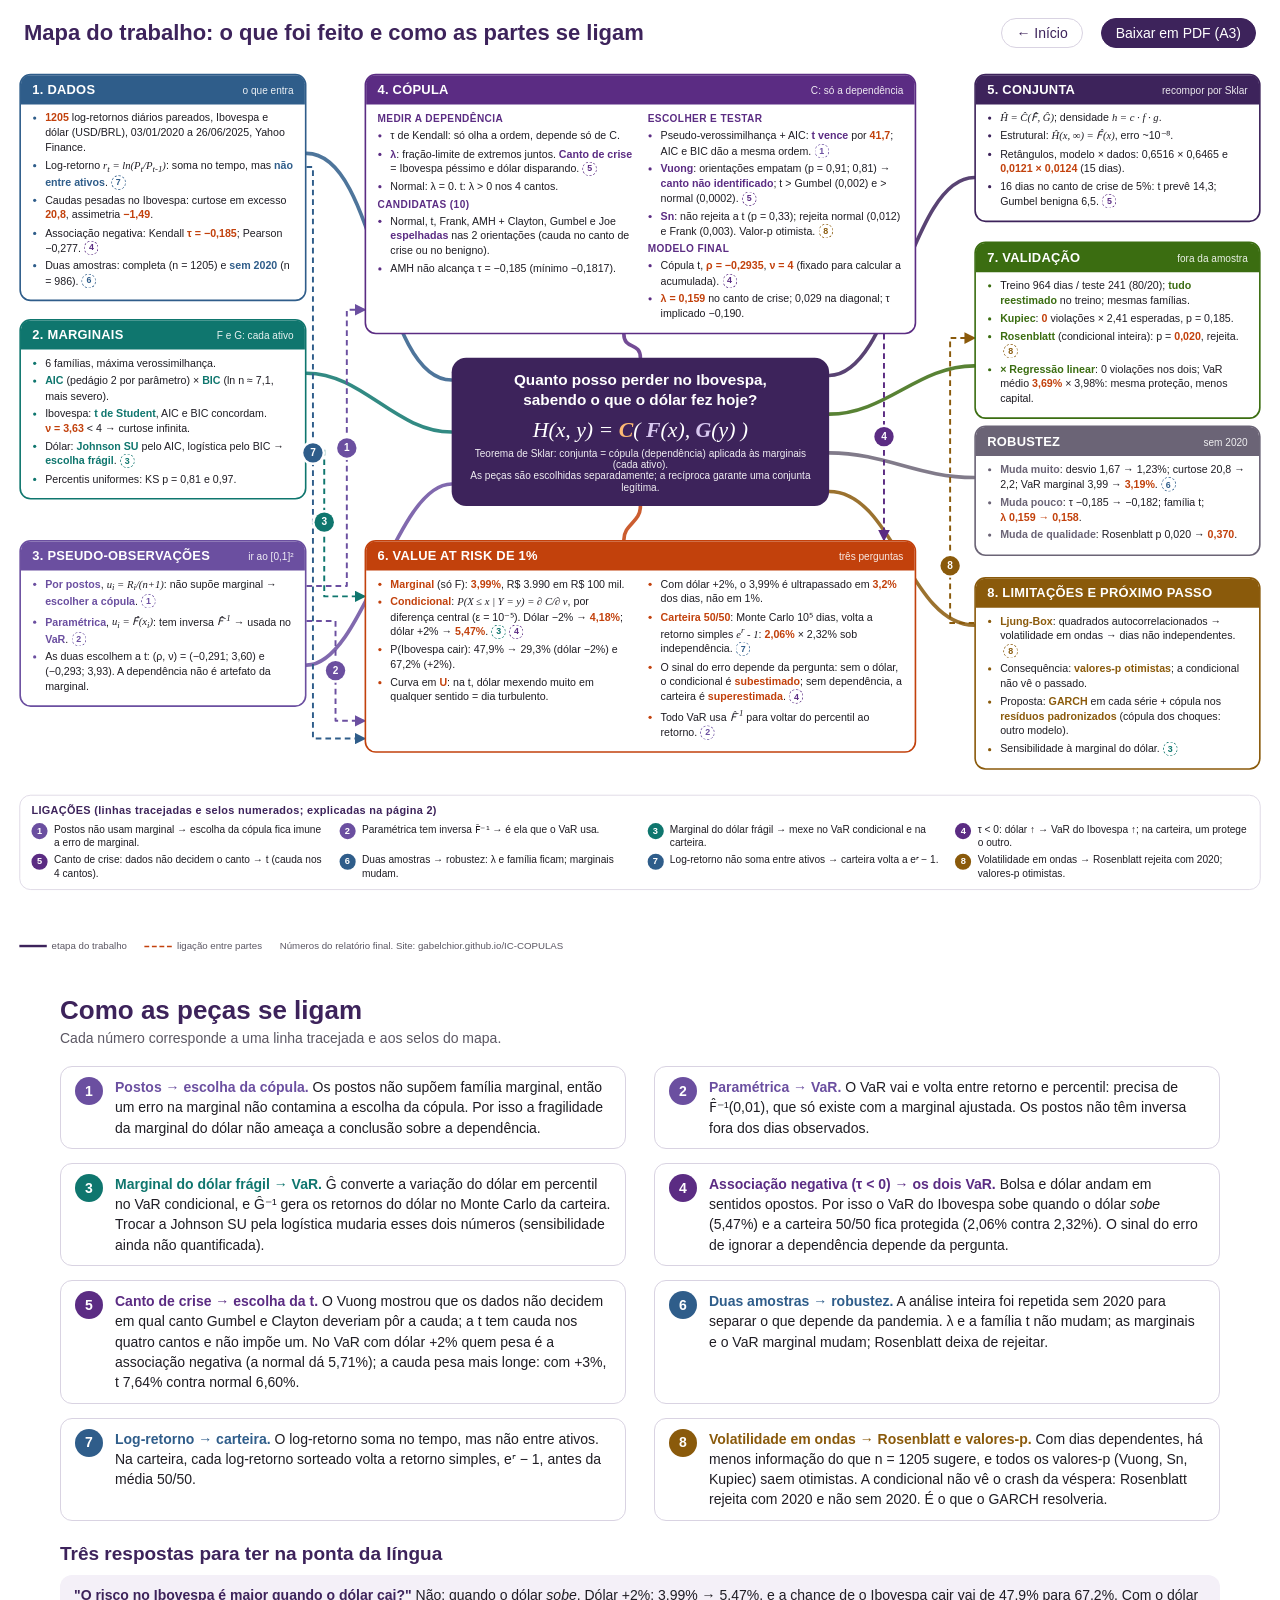
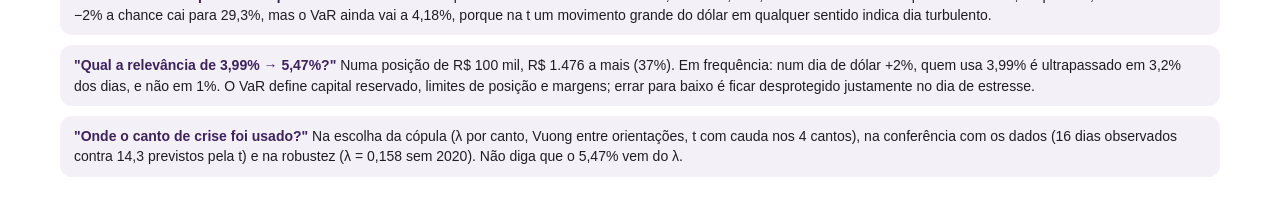
==== mapa.html @ a4833199 "Adiciona o mapa do trabalho ao site Página mapa.html com o mapa mental (etapas, números principais e" ====
<!DOCTYPE html>
<html lang="pt-BR">
<head>
<meta charset="utf-8">
<meta name="viewport" content="width=device-width, initial-scale=1">
<title>Mapa do trabalho</title>
<meta name="description" content="Mapa mental da iniciação científica sobre cópulas: o que foi feito em cada etapa e como as partes se ligam.">
<style>
  @page { size: 420mm 297mm; margin: 0; }
  :root {
    --roxo: #3D235B; --laranja: #C2410C; --texto: #1f1d24; --cinza: #5b5763; --linha: #d9d3e2;
    --dados: #2F5D8A; --marg: #0F766E; --pseudo: #6B4FA0; --cop: #5B2C83; --conj: #3D235B;
    --var: #C2410C; --val: #3B6D11; --rob: #6B6476; --lim: #8A5A0B;
  }
  * { box-sizing: border-box; }
  html, body { margin: 0; padding: 0; background: #fff; color: var(--texto);
    font-family: "Segoe UI", Calibri, Arial, sans-serif; -webkit-print-color-adjust: exact; print-color-adjust: exact; }
  .pagina { position: relative; width: 1587px; height: 1122px; overflow: hidden; page-break-after: always; }
  .pagina:last-child { page-break-after: auto; }
  svg.ligacoes { position: absolute; inset: 0; width: 1587px; height: 1122px; pointer-events: none; }
  .no { position: absolute; background: #fff; border: 2px solid var(--c); border-radius: 14px; padding: 10px 14px 10px; font-size: 13.2px; line-height: 1.38; z-index: 1; }
  .no h2 { margin: -10px -14px 8px; padding: 7px 14px; background: var(--c); color: #fff; font-size: 16px; letter-spacing: .02em;
    border-radius: 11px 11px 0 0; display: flex; justify-content: space-between; align-items: baseline; gap: 10px; }
  .no h2 small { font-weight: 500; font-size: 12.5px; opacity: .9; letter-spacing: 0; white-space: nowrap; }
  .no ul { margin: 0; padding-left: 16px; }
  .no li { margin: 0 0 4px; }
  .no li::marker { color: var(--c); }
  .no b { color: var(--c); }
  .num { font-weight: 700; color: var(--laranja); white-space: nowrap; }
  .duas { display: grid; grid-template-columns: 1fr 1fr; gap: 0 18px; }
  .sub { font-weight: 700; color: var(--c); font-size: 12.5px; text-transform: uppercase; letter-spacing: .04em; margin: 2px 0 3px; }
  .centro { position: absolute; background: var(--roxo); color: #fff; border-radius: 18px; padding: 16px 20px; text-align: center; z-index: 1; }
  .centro .pergunta { font-size: 19px; font-weight: 700; line-height: 1.3; }
  .centro .formula { font-family: Cambria, "Times New Roman", serif; font-style: italic; font-size: 27px; margin: 10px 0 6px; }
  .centro .formula .c { color: #FDBA74; font-weight: 700; }
  .centro .formula .m { color: #D8C8F0; font-weight: 700; }
  .centro .leg { font-size: 12.5px; opacity: .92; }
  .bd { display: inline-flex; align-items: center; justify-content: center; width: 18px; height: 18px; border-radius: 999px;
    background: #fff; border: 1.6px dashed var(--l); color: var(--l); font-size: 11px; font-weight: 700; margin-left: 4px;
    vertical-align: 1px; font-style: normal; }
  .selo { position: absolute; transform: translate(-50%, -50%); width: 24px; height: 24px; border-radius: 999px; background: var(--l);
    color: #fff; font-size: 12.5px; font-weight: 700; display: flex; align-items: center; justify-content: center; z-index: 2;
    box-shadow: 0 0 0 3px #fff; }
  .legenda-lig { position: absolute; border: 1.5px solid var(--linha); border-radius: 14px; padding: 10px 14px; font-size: 12.6px; line-height: 1.35; z-index: 1; background: #fff; }
  .legenda-lig h3 { margin: 0 0 6px; font-size: 13.5px; color: var(--roxo); letter-spacing: .03em; }
  .legenda-lig .itens { display: grid; grid-template-columns: 1fr 1fr; gap: 4px 18px; }
  .legenda-lig .item { display: grid; grid-template-columns: 22px 1fr; gap: 6px; align-items: start; }
  .legenda-lig .item span:first-child { width: 20px; height: 20px; border-radius: 999px; background: var(--l); color: #fff; font-weight: 700;
    font-size: 11.5px; display: flex; align-items: center; justify-content: center; }
  .rodape { position: absolute; left: 24px; bottom: 12px; font-size: 12px; color: var(--cinza); display: flex; gap: 22px; align-items: center; }
  .amostra { display: inline-block; width: 34px; height: 0; vertical-align: middle; margin-right: 6px; }
  /* página 2 */
  .p2 { padding: 34px 40px; }
  .p2 h1 { font-size: 26px; color: var(--roxo); margin: 0 0 4px; }
  .p2 .sub1 { color: var(--cinza); font-size: 14px; margin: 0 0 20px; }
  .grade { display: grid; grid-template-columns: 1fr 1fr; gap: 14px 28px; }
  .lig { border: 1.5px solid var(--linha); border-radius: 12px; padding: 10px 14px; font-size: 14px; line-height: 1.45; display: grid;
    grid-template-columns: 30px 1fr; gap: 10px; align-items: start; }
  .lig .n { background: var(--l); color: #fff; border-radius: 999px; width: 28px; height: 28px; display: flex; align-items: center;
    justify-content: center; font-weight: 700; }
  .lig strong { color: var(--l); }
  .perguntas { margin-top: 22px; }
  .perguntas h2 { font-size: 19px; color: var(--roxo); margin: 0 0 10px; }
  .q { background: #F4F0F8; border-radius: 12px; padding: 10px 14px; font-size: 14px; line-height: 1.45; margin-bottom: 10px; }
  .q b { color: var(--roxo); }
  /* cor de cada ligação */
  .l1 { --l: #6B4FA0; } .l2 { --l: #6B4FA0; } .l3 { --l: #0F766E; } .l4 { --l: #5B2C83; }
  .l5 { --l: #5B2C83; } .l6 { --l: #2F5D8A; } .l7 { --l: #2F5D8A; } .l8 { --l: #8A5A0B; }

  /* ---- versão do site ---- */
  body { background: #fff; }
  .topo { max-width: 1587px; margin: 0 auto; padding: 18px 24px 8px; display: flex; flex-wrap: wrap; gap: 10px 18px; align-items: center; }
  .topo h1 { font-size: 22px; color: var(--roxo); margin: 0; flex: 1 1 auto; }
  .topo a { font-size: 14px; color: var(--roxo); text-decoration: none; border: 1.5px solid var(--linha); border-radius: 999px; padding: 6px 14px; white-space: nowrap; }
  .topo a.primario { background: var(--roxo); color: #fff; border-color: var(--roxo); }
  .palco { max-width: 1587px; margin: 0 auto; overflow: hidden; }
  .palco > .pagina { transform-origin: top left; }
  .p2 { width: auto; height: auto; max-width: 1240px; margin: 0 auto; overflow: visible; }
  @media (max-width: 999px) {
    .palco { overflow: visible; }
    #p1 { width: auto; height: auto; overflow: visible; display: flex; flex-direction: column; padding: 8px 16px 16px; }
    #p1 .no, #p1 .centro, #p1 .legenda-lig { position: static !important; width: auto !important; margin: 0 0 14px; }
    #p1 .centro { order: -1; }
    #p1 .legenda-lig { order: 10; }
    #p1 svg.ligacoes, #p1 .selo, #p1 .rodape { display: none; }
    .duas, .legenda-lig .itens, .grade { grid-template-columns: 1fr !important; }
    .p2 { padding: 8px 16px 24px; }
    .centro .formula { font-size: 23px; }
    .topo { padding: 14px 16px 6px; }
    .topo h1 { font-size: 20px; flex-basis: 100%; }
  }
</style>
</head>
<body>

<header class="topo">
  <h1>Mapa do trabalho: o que foi feito e como as partes se ligam</h1>
  <a href="index.html">← Início</a>
  <a class="primario" href="mapa-mental-IC.pdf" download>Baixar em PDF (A3)</a>
</header>
<div class="palco" id="palco1">
<div class="pagina" id="p1">
  <svg class="ligacoes" id="svg1"></svg>

  <!-- coluna esquerda: 24–380 | corredor 380–452 | meio 452–1136 | corredor 1136–1208 | direita 1208–1563 -->
  <div class="no" id="dados" style="--c: var(--dados); left: 24px; top: 22px; width: 356px;">
    <h2>1. DADOS <small>o que entra</small></h2>
    <ul>
      <li><span class="num">1205</span> log-retornos diários pareados, Ibovespa e dólar (USD/BRL), 03/01/2020 a 26/06/2025, Yahoo Finance.</li>
      <li id="li-logret">Log-retorno $r_t = \ln(P_t/P_{t-1})$: soma no tempo, mas <b>não entre ativos</b>.<i class="bd l7">7</i></li>
      <li>Caudas pesadas no Ibovespa: curtose em excesso <span class="num">20,8</span>, assimetria <span class="num">−1,49</span>.</li>
      <li>Associação negativa: Kendall <span class="num">τ = −0,185</span>; Pearson −0,277.<i class="bd l4">4</i></li>
      <li>Duas amostras: completa (n = 1205) e <b>sem 2020</b> (n = 986).<i class="bd l6">6</i></li>
    </ul>
  </div>

  <div class="no" id="marg" style="--c: var(--marg); left: 24px; top: 326px; width: 356px;">
    <h2>2. MARGINAIS <small>F e G: cada ativo</small></h2>
    <ul>
      <li>6 famílias, máxima verossimilhança.</li>
      <li><b>AIC</b> (pedágio 2 por parâmetro) × <b>BIC</b> (ln n ≈ 7,1, mais severo).</li>
      <li>Ibovespa: <b>t de Student</b>, AIC e BIC concordam. <span class="num">ν = 3,63</span> &lt; 4 → curtose infinita.</li>
      <li id="li-dolar">Dólar: <b>Johnson SU</b> pelo AIC, logística pelo BIC → <b>escolha frágil</b>.<i class="bd l3">3</i></li>
      <li>Percentis uniformes: KS p = 0,81 e 0,97.</li>
    </ul>
  </div>

  <div class="no" id="pseudo" style="--c: var(--pseudo); left: 24px; top: 600px; width: 356px;">
    <h2>3. PSEUDO-OBSERVAÇÕES <small>ir ao [0,1]²</small></h2>
    <ul>
      <li id="li-postos"><b>Por postos</b>, $u_i = R_i/(n+1)$: não supõe marginal → <b>escolher a cópula</b>.<i class="bd l1">1</i></li>
      <li id="li-param"><b>Paramétrica</b>, $u_i = \hat F(x_i)$: tem inversa $\hat F^{-1}$ → usada no <b>VaR</b>.<i class="bd l2">2</i></li>
      <li>As duas escolhem a t: (ρ, ν) = (−0,291; 3,60) e (−0,293; 3,93). A dependência não é artefato da marginal.</li>
    </ul>
  </div>

  <div class="no" id="cop" style="--c: var(--cop); left: 452px; top: 22px; width: 684px;">
    <h2>4. CÓPULA <small>C: só a dependência</small></h2>
    <div class="duas">
      <div>
        <div class="sub">Medir a dependência</div>
        <ul>
          <li>τ de Kendall: só olha a ordem, depende só de C.</li>
          <li><b>λ</b>: fração-limite de extremos juntos. <b>Canto de crise</b> = Ibovespa péssimo e dólar disparando.<i class="bd l5">5</i></li>
          <li>Normal: λ = 0. t: λ &gt; 0 nos 4 cantos.</li>
        </ul>
        <div class="sub">Candidatas (10)</div>
        <ul>
          <li>Normal, t, Frank, AMH + Clayton, Gumbel e Joe <b>espelhadas</b> nas 2 orientações (cauda no canto de crise ou no benigno).</li>
          <li>AMH não alcança τ = −0,185 (mínimo −0,1817).</li>
        </ul>
      </div>
      <div>
        <div class="sub">Escolher e testar</div>
        <ul>
          <li id="li-aic">Pseudo-verossimilhança + AIC: <b>t vence</b> por <span class="num">41,7</span>; AIC e BIC dão a mesma ordem.<i class="bd l1">1</i></li>
          <li><b>Vuong</b>: orientações empatam (p = 0,91; 0,81) → <b>canto não identificado</b>; t &gt; Gumbel (0,002) e &gt; normal (0,0002).<i class="bd l5">5</i></li>
          <li><b>Sn</b>: não rejeita a t (p = 0,33); rejeita normal (0,012) e Frank (0,003). Valor-p otimista.<i class="bd l8">8</i></li>
        </ul>
        <div class="sub">Modelo final</div>
        <ul>
          <li id="li-final">Cópula t, <span class="num">ρ = −0,2935</span>, <span class="num">ν = 4</span> (fixado para calcular a acumulada).<i class="bd l4">4</i></li>
          <li><span class="num">λ = 0,159</span> no canto de crise; 0,029 na diagonal; τ implicado −0,190.</li>
        </ul>
      </div>
    </div>
  </div>

  <div class="centro" id="centro" style="left: 560px; top: 374px; width: 468px;">
    <div class="pergunta">Quanto posso perder no Ibovespa,<br>sabendo o que o dólar fez hoje?</div>
    <div class="formula">H(x, y) = <span class="c">C</span>( <span class="m">F</span>(x), <span class="m">G</span>(y) )</div>
    <div class="leg">Teorema de Sklar: conjunta = cópula (dependência) aplicada às marginais (cada ativo).<br>
      As peças são escolhidas separadamente; a recíproca garante uma conjunta legítima.</div>
  </div>

  <div class="no" id="var" style="--c: var(--var); left: 452px; top: 600px; width: 684px;">
    <h2>6. VALUE AT RISK DE 1% <small>três perguntas</small></h2>
    <div class="duas">
      <div>
        <ul>
          <li><b>Marginal</b> (só F): <span class="num">3,99%</span>, R$ 3.990 em R$ 100 mil.</li>
          <li id="li-cond"><b>Condicional</b>: $P(X \le x \mid Y = y) = \partial C/\partial v$, por diferença central (ε = 10⁻⁵). Dólar −2% → <span class="num">4,18%</span>; dólar +2% → <span class="num">5,47%</span>.<i class="bd l3">3</i><i class="bd l4">4</i></li>
          <li>P(Ibovespa cair): 47,9% → 29,3% (dólar −2%) e 67,2% (+2%).</li>
          <li>Curva em <b>U</b>: na t, dólar mexendo muito em qualquer sentido = dia turbulento.</li>
        </ul>
      </div>
      <div>
        <ul>
          <li>Com dólar +2%, o 3,99% é ultrapassado em <span class="num">3,2%</span> dos dias, não em 1%.</li>
          <li id="li-cart"><b>Carteira 50/50</b>: Monte Carlo 10⁵ dias, volta a retorno simples $e^{r} - 1$: <span class="num">2,06%</span> × 2,32% sob independência.<i class="bd l7">7</i></li>
          <li>O sinal do erro depende da pergunta: sem o dólar, o condicional é <b>subestimado</b>; sem dependência, a carteira é <b>superestimada</b>.<i class="bd l4">4</i></li>
          <li id="li-inv">Todo VaR usa $\hat F^{-1}$ para voltar do percentil ao retorno.<i class="bd l2">2</i></li>
        </ul>
      </div>
    </div>
  </div>

  <div class="no" id="conj" style="--c: var(--conj); left: 1208px; top: 22px; width: 355px;">
    <h2>5. CONJUNTA <small>recompor por Sklar</small></h2>
    <ul>
      <li>$\hat H = \hat C(\hat F, \hat G)$; densidade $h = c \cdot f \cdot g$.</li>
      <li>Estrutural: $\hat H(x, \infty) = \hat F(x)$, erro ~10⁻⁸.</li>
      <li>Retângulos, modelo × dados: 0,6516 × 0,6465 e <span class="num">0,0121 × 0,0124</span> (15 dias).</li>
      <li>16 dias no canto de crise de 5%: t prevê 14,3; Gumbel benigna 6,5.<i class="bd l5">5</i></li>
    </ul>
  </div>

  <div class="no" id="val" style="--c: var(--val); left: 1208px; top: 230px; width: 355px;">
    <h2>7. VALIDAÇÃO <small>fora da amostra</small></h2>
    <ul>
      <li>Treino 964 dias / teste 241 (80/20); <b>tudo reestimado</b> no treino; mesmas famílias.</li>
      <li><b>Kupiec</b>: <span class="num">0</span> violações × 2,41 esperadas, p = 0,185.</li>
      <li id="li-ros"><b>Rosenblatt</b> (condicional inteira): p = <span class="num">0,020</span>, rejeita.<i class="bd l8">8</i></li>
      <li><b>× Regressão linear</b>: 0 violações nos dois; VaR médio <span class="num">3,69%</span> × 3,98%: mesma proteção, menos capital.</li>
    </ul>
  </div>

  <div class="no" id="rob" style="--c: var(--rob); left: 1208px; top: 458px; width: 355px;">
    <h2>ROBUSTEZ <small>sem 2020</small></h2>
    <ul>
      <li><b>Muda muito</b>: desvio 1,67 → 1,23%; curtose 20,8 → 2,2; VaR marginal 3,99 → <span class="num">3,19%</span>.<i class="bd l6">6</i></li>
      <li><b>Muda pouco</b>: τ −0,185 → −0,182; família t; <span class="num">λ 0,159 → 0,158</span>.</li>
      <li><b>Muda de qualidade</b>: Rosenblatt p 0,020 → <span class="num">0,370</span>.</li>
    </ul>
  </div>

  <div class="no" id="lim" style="--c: var(--lim); left: 1208px; top: 646px; width: 355px;">
    <h2>8. LIMITAÇÕES E PRÓXIMO PASSO</h2>
    <ul>
      <li id="li-lb"><b>Ljung-Box</b>: quadrados autocorrelacionados → volatilidade em ondas → dias não independentes.<i class="bd l8">8</i></li>
      <li>Consequência: <b>valores-p otimistas</b>; a condicional não vê o passado.</li>
      <li>Proposta: <b>GARCH</b> em cada série + cópula nos <b>resíduos padronizados</b> (cópula dos choques: outro modelo).</li>
      <li>Sensibilidade à marginal do dólar.<i class="bd l3">3</i></li>
    </ul>
  </div>

  <div class="legenda-lig" id="legenda" style="left: 24px; top: 916px; width: 1539px;">
    <h3>LIGAÇÕES (linhas tracejadas e selos numerados; explicadas na página 2)</h3>
    <div class="itens" style="grid-template-columns: 1fr 1fr 1fr 1fr;">
      <div class="item l1"><span>1</span><span>Postos não usam marginal → escolha da cópula fica imune a erro de marginal.</span></div>
      <div class="item l2"><span>2</span><span>Paramétrica tem inversa F̂⁻¹ → é ela que o VaR usa.</span></div>
      <div class="item l3"><span>3</span><span>Marginal do dólar frágil → mexe no VaR condicional e na carteira.</span></div>
      <div class="item l4"><span>4</span><span>τ &lt; 0: dólar ↑ → VaR do Ibovespa ↑; na carteira, um protege o outro.</span></div>
      <div class="item l5"><span>5</span><span>Canto de crise: dados não decidem o canto → t (cauda nos 4 cantos).</span></div>
      <div class="item l6"><span>6</span><span>Duas amostras → robustez: λ e família ficam; marginais mudam.</span></div>
      <div class="item l7"><span>7</span><span>Log-retorno não soma entre ativos → carteira volta a eʳ − 1.</span></div>
      <div class="item l8"><span>8</span><span>Volatilidade em ondas → Rosenblatt rejeita com 2020; valores-p otimistas.</span></div>
    </div>
  </div>

  <div class="rodape">
    <span><span class="amostra" style="border-top: 3px solid var(--roxo);"></span>etapa do trabalho</span>
    <span><span class="amostra" style="border-top: 2px dashed var(--laranja);"></span>ligação entre partes</span>
    <span>Números do relatório final. Site: gabelchior.github.io/IC-COPULAS</span>
  </div>
</div>

</div>
<!-- ======================================================= PÁGINA 2: AS LIGAÇÕES -->
<div class="pagina p2" id="p2">
  <h1>Como as peças se ligam</h1>
  <p class="sub1">Cada número corresponde a uma linha tracejada e aos selos do mapa.</p>
  <div class="grade">
    <div class="lig l1"><div class="n">1</div><div><strong>Postos → escolha da cópula.</strong> Os postos não supõem família marginal, então um erro na marginal não contamina a escolha da cópula. Por isso a fragilidade da marginal do dólar não ameaça a conclusão sobre a dependência.</div></div>
    <div class="lig l2"><div class="n">2</div><div><strong>Paramétrica → VaR.</strong> O VaR vai e volta entre retorno e percentil: precisa de F̂⁻¹(0,01), que só existe com a marginal ajustada. Os postos não têm inversa fora dos dias observados.</div></div>
    <div class="lig l3"><div class="n">3</div><div><strong>Marginal do dólar frágil → VaR.</strong> Ĝ converte a variação do dólar em percentil no VaR condicional, e Ĝ⁻¹ gera os retornos do dólar no Monte Carlo da carteira. Trocar a Johnson SU pela logística mudaria esses dois números (sensibilidade ainda não quantificada).</div></div>
    <div class="lig l4"><div class="n">4</div><div><strong>Associação negativa (τ &lt; 0) → os dois VaR.</strong> Bolsa e dólar andam em sentidos opostos. Por isso o VaR do Ibovespa sobe quando o dólar <em>sobe</em> (5,47%) e a carteira 50/50 fica protegida (2,06% contra 2,32%). O sinal do erro de ignorar a dependência depende da pergunta.</div></div>
    <div class="lig l5"><div class="n">5</div><div><strong>Canto de crise → escolha da t.</strong> O Vuong mostrou que os dados não decidem em qual canto Gumbel e Clayton deveriam pôr a cauda; a t tem cauda nos quatro cantos e não impõe um. No VaR com dólar +2% quem pesa é a associação negativa (a normal dá 5,71%); a cauda pesa mais longe: com +3%, t 7,64% contra normal 6,60%.</div></div>
    <div class="lig l6"><div class="n">6</div><div><strong>Duas amostras → robustez.</strong> A análise inteira foi repetida sem 2020 para separar o que depende da pandemia. λ e a família t não mudam; as marginais e o VaR marginal mudam; Rosenblatt deixa de rejeitar.</div></div>
    <div class="lig l7"><div class="n">7</div><div><strong>Log-retorno → carteira.</strong> O log-retorno soma no tempo, mas não entre ativos. Na carteira, cada log-retorno sorteado volta a retorno simples, eʳ − 1, antes da média 50/50.</div></div>
    <div class="lig l8"><div class="n">8</div><div><strong>Volatilidade em ondas → Rosenblatt e valores-p.</strong> Com dias dependentes, há menos informação do que n = 1205 sugere, e todos os valores-p (Vuong, Sn, Kupiec) saem otimistas. A condicional não vê o crash da véspera: Rosenblatt rejeita com 2020 e não sem 2020. É o que o GARCH resolveria.</div></div>
  </div>
  <div class="perguntas">
    <h2>Três respostas para ter na ponta da língua</h2>
    <div class="q"><b>"O risco no Ibovespa é maior quando o dólar cai?"</b> Não: quando o dólar <em>sobe</em>. Dólar +2%: 3,99% → 5,47%, e a chance de o Ibovespa cair vai de 47,9% para 67,2%. Com o dólar −2% a chance cai para 29,3%, mas o VaR ainda vai a 4,18%, porque na t um movimento grande do dólar em qualquer sentido indica dia turbulento.</div>
    <div class="q"><b>"Qual a relevância de 3,99% → 5,47%?"</b> Numa posição de R$ 100 mil, R$ 1.476 a mais (37%). Em frequência: num dia de dólar +2%, quem usa 3,99% é ultrapassado em 3,2% dos dias, e não em 1%. O VaR define capital reservado, limites de posição e margens; errar para baixo é ficar desprotegido justamente no dia de estresse.</div>
    <div class="q"><b>"Onde o canto de crise foi usado?"</b> Na escolha da cópula (λ por canto, Vuong entre orientações, t com cauda nos 4 cantos), na conferência com os dados (16 dias observados contra 14,3 previstos pela t) e na robustez (λ = 0,158 sem 2020). Não diga que o 5,47% vem do λ.</div>
  </div>
</div>

<script>
// fórmulas simples: $...$ sem espaço logo depois do primeiro $ (para não pegar "R$ 100")
document.querySelectorAll('.no li').forEach(function (el) {
  el.innerHTML = el.innerHTML.replace(/\$([^\s$](?:[^$]*?[^\s$])?)\$/g, function (m, t) {
    t = t.replace(/\\ln/g, 'ln').replace(/\\hat ([A-Za-z])/g, '$1̂').replace(/\\le/g, '≤').replace(/\\mid/g, '|')
         .replace(/\\infty/g, '∞').replace(/\\partial/g, '∂').replace(/\\cdot/g, '·').replace(/\{,\}/g, ',')
         .replace(/_\{([^}]*)\}/g, '<sub>$1</sub>').replace(/_([A-Za-z0-9])/g, '<sub>$1</sub>')
         .replace(/\^\{([^}]*)\}/g, '<sup>$1</sup>').replace(/\^([A-Za-z0-9])/g, '<sup>$1</sup>').replace(/[{}]/g, '');
    return '<span style="font-family: Cambria, serif; font-style: italic;">' + t + '</span>';
  });
});

function desenharLigacoes() {
var pag = document.getElementById('p1'), svg = document.getElementById('svg1');
function caixa(id) {
  var r = document.getElementById(id).getBoundingClientRect(), p = pag.getBoundingClientRect();
  return { x: r.left - p.left, y: r.top - p.top, w: r.width, h: r.height };
}
function cor(nome) { return getComputedStyle(document.documentElement).getPropertyValue(nome).trim(); }
function el(tag, a) { var e = document.createElementNS('http://www.w3.org/2000/svg', tag); for (var k in a) e.setAttribute(k, a[k]); return e; }
var defs = el('defs', {});
svg.appendChild(defs);
function seta(c) {
  var id = 'seta' + c.replace(/[^a-z0-9]/gi, '');
  if (!document.getElementById(id)) {
    var m = el('marker', { id: id, viewBox: '0 0 10 10', refX: 8.5, refY: 5, markerWidth: 6, markerHeight: 6, orient: 'auto-start-reverse' });
    m.appendChild(el('path', { d: 'M0,0 L10,5 L0,10 z', fill: c }));
    defs.appendChild(m);
  }
  return 'url(#' + id + ')';
}
// ---- linhas cheias: do centro a cada etapa
function ponto(b, lado, f) {
  f = f === undefined ? 0.5 : f;
  if (lado === 'l') return { x: b.x, y: b.y + b.h * f, dx: -1, dy: 0 };
  if (lado === 'r') return { x: b.x + b.w, y: b.y + b.h * f, dx: 1, dy: 0 };
  if (lado === 't') return { x: b.x + b.w * f, y: b.y, dx: 0, dy: -1 };
  return { x: b.x + b.w * f, y: b.y + b.h, dx: 0, dy: 1 };
}
function etapa(o) {
  var a = ponto(caixa('centro'), o.ld, o.fd), b = ponto(caixa(o.para), o.lp, o.fp), k = o.curva || 60;
  svg.appendChild(el('path', { d: 'M' + a.x + ',' + a.y + ' C' + (a.x + a.dx * k) + ',' + (a.y + a.dy * k) + ' ' +
    (b.x + b.dx * k) + ',' + (b.y + b.dy * k) + ' ' + b.x + ',' + b.y, fill: 'none', stroke: cor(o.cor), 'stroke-width': 4.5,
    'stroke-linecap': 'round', opacity: 0.85 }));
}
[
  { ld: 'l', fd: 0.15, para: 'dados', lp: 'r', fp: 0.35, cor: '--dados', curva: 90 },
  { ld: 'l', fd: 0.5, para: 'marg', lp: 'r', fp: 0.3, cor: '--marg', curva: 70 },
  { ld: 'l', fd: 0.85, para: 'pseudo', lp: 'r', fp: 0.75, cor: '--pseudo', curva: 70 },
  { ld: 't', fd: 0.5, para: 'cop', lp: 'b', fp: 0.47, cor: '--cop', curva: 20 },
  { ld: 'b', fd: 0.5, para: 'var', lp: 't', fp: 0.47, cor: '--var', curva: 20 },
  { ld: 'r', fd: 0.12, para: 'conj', lp: 'l', fp: 0.7, cor: '--conj', curva: 80 },
  { ld: 'r', fd: 0.38, para: 'val', lp: 'l', fp: 0.7, cor: '--val', curva: 70 },
  { ld: 'r', fd: 0.64, para: 'rob', lp: 'l', fp: 0.4, cor: '--rob', curva: 70 },
  { ld: 'r', fd: 0.9, para: 'lim', lp: 'l', fp: 0.25, cor: '--lim', curva: 80 }
].forEach(etapa);

// ---- ligações: linhas tracejadas ortogonais pelos corredores, saindo da altura do item
function yItem(id) { var b = caixa(id); return b.y + Math.min(b.h / 2, 11); }
function selo(n, x, y) {
  var s = document.createElement('div');
  s.className = 'selo l' + n; s.textContent = n; s.style.left = x + 'px'; s.style.top = y + 'px';
  pag.appendChild(s);
}
function tracejada(n, pts, seloEm, f) {
  var c = getComputedStyle(document.querySelector('.l' + n)).getPropertyValue('--l').trim();
  var d = pts.map(function (p, i) { return (i ? 'L' : 'M') + p[0] + ',' + p[1]; }).join(' ');
  svg.appendChild(el('path', { d: d, fill: 'none', stroke: c, 'stroke-width': 2.4, 'stroke-dasharray': '7 5',
    'stroke-linejoin': 'round', 'marker-end': seta(c) }));
  var i = seloEm || 1, a = pts[i - 1], b = pts[i], t = f === undefined ? 0.5 : f;
  selo(n, a[0] + (b[0] - a[0]) * t, a[1] + (b[1] - a[1]) * t);
}
var D = caixa('dados'), M = caixa('marg'), P = caixa('pseudo'), C = caixa('cop'), V = caixa('var'),
    Vl = caixa('val'), L = caixa('lim'), Ce = caixa('centro');
var esq = M.x + M.w, meio = C.x, dirMeio = C.x + C.w, dir = Vl.x;   // bordas dos corredores
// 1: postos (pseudo) → cópula (escolha), pelo corredor esquerdo
tracejada(1, [[esq, yItem('li-postos')], [esq + 50, yItem('li-postos')], [esq + 50, yItem('li-aic') + 0], [meio, yItem('li-aic') + 0]].map(function (p, i) { return i === 3 ? [meio, C.y + C.h - 30] : (i === 2 ? [esq + 50, C.y + C.h - 30] : p); }), 2);
// 2: paramétrica (pseudo) → VaR, reto pelo corredor
tracejada(2, [[esq, yItem('li-param')], [esq + 36, yItem('li-param')], [esq + 36, V.y + V.h - 40], [meio, V.y + V.h - 40]], 2);
// 3: dólar frágil (marginais) → VaR condicional
tracejada(3, [[esq, yItem('li-dolar')], [esq + 22, yItem('li-dolar')], [esq + 22, V.y + 70], [meio, V.y + 70]], 2);
// 4: associação negativa / modelo final (cópula) → VaR, pelo vão entre o centro e o corredor direito
tracejada(4, [[dirMeio - 40, C.y + C.h], [dirMeio - 40, V.y]], 1);
// 7: log-retorno (dados) → carteira (VaR), pelo corredor esquerdo
tracejada(7, [[esq, yItem('li-logret')], [esq + 8, yItem('li-logret')], [esq + 8, V.y + V.h - 18], [meio, V.y + V.h - 18]], 2);
// 8: Ljung-Box (limitações) → Rosenblatt (validação), pelo corredor direito
tracejada(8, [[dir, yItem('li-lb')], [dir - 30, yItem('li-lb')], [dir - 30, yItem('li-ros')], [dir, yItem('li-ros')]], 2, 0.2);
// 6: duas amostras (dados) → robustez: longe demais para uma linha limpa; fica só nos selos
}
var desenhado = false;
function ajustar() {
  var palco = document.getElementById('palco1'), p1 = document.getElementById('p1');
  p1.style.transform = 'none';
  if (window.innerWidth >= 1000) {
    if (!desenhado) { desenharLigacoes(); desenhado = true; }
    var e = Math.min(1, palco.clientWidth / 1587);
    p1.style.transform = 'scale(' + e + ')';
    palco.style.height = Math.ceil(1122 * e) + 'px';
  } else {
    palco.style.height = 'auto';
  }
}
window.addEventListener('resize', ajustar);
if (document.fonts && document.fonts.ready) document.fonts.ready.then(ajustar); else ajustar();
window.mapaPronto = true;
</script>
</body>
</html>
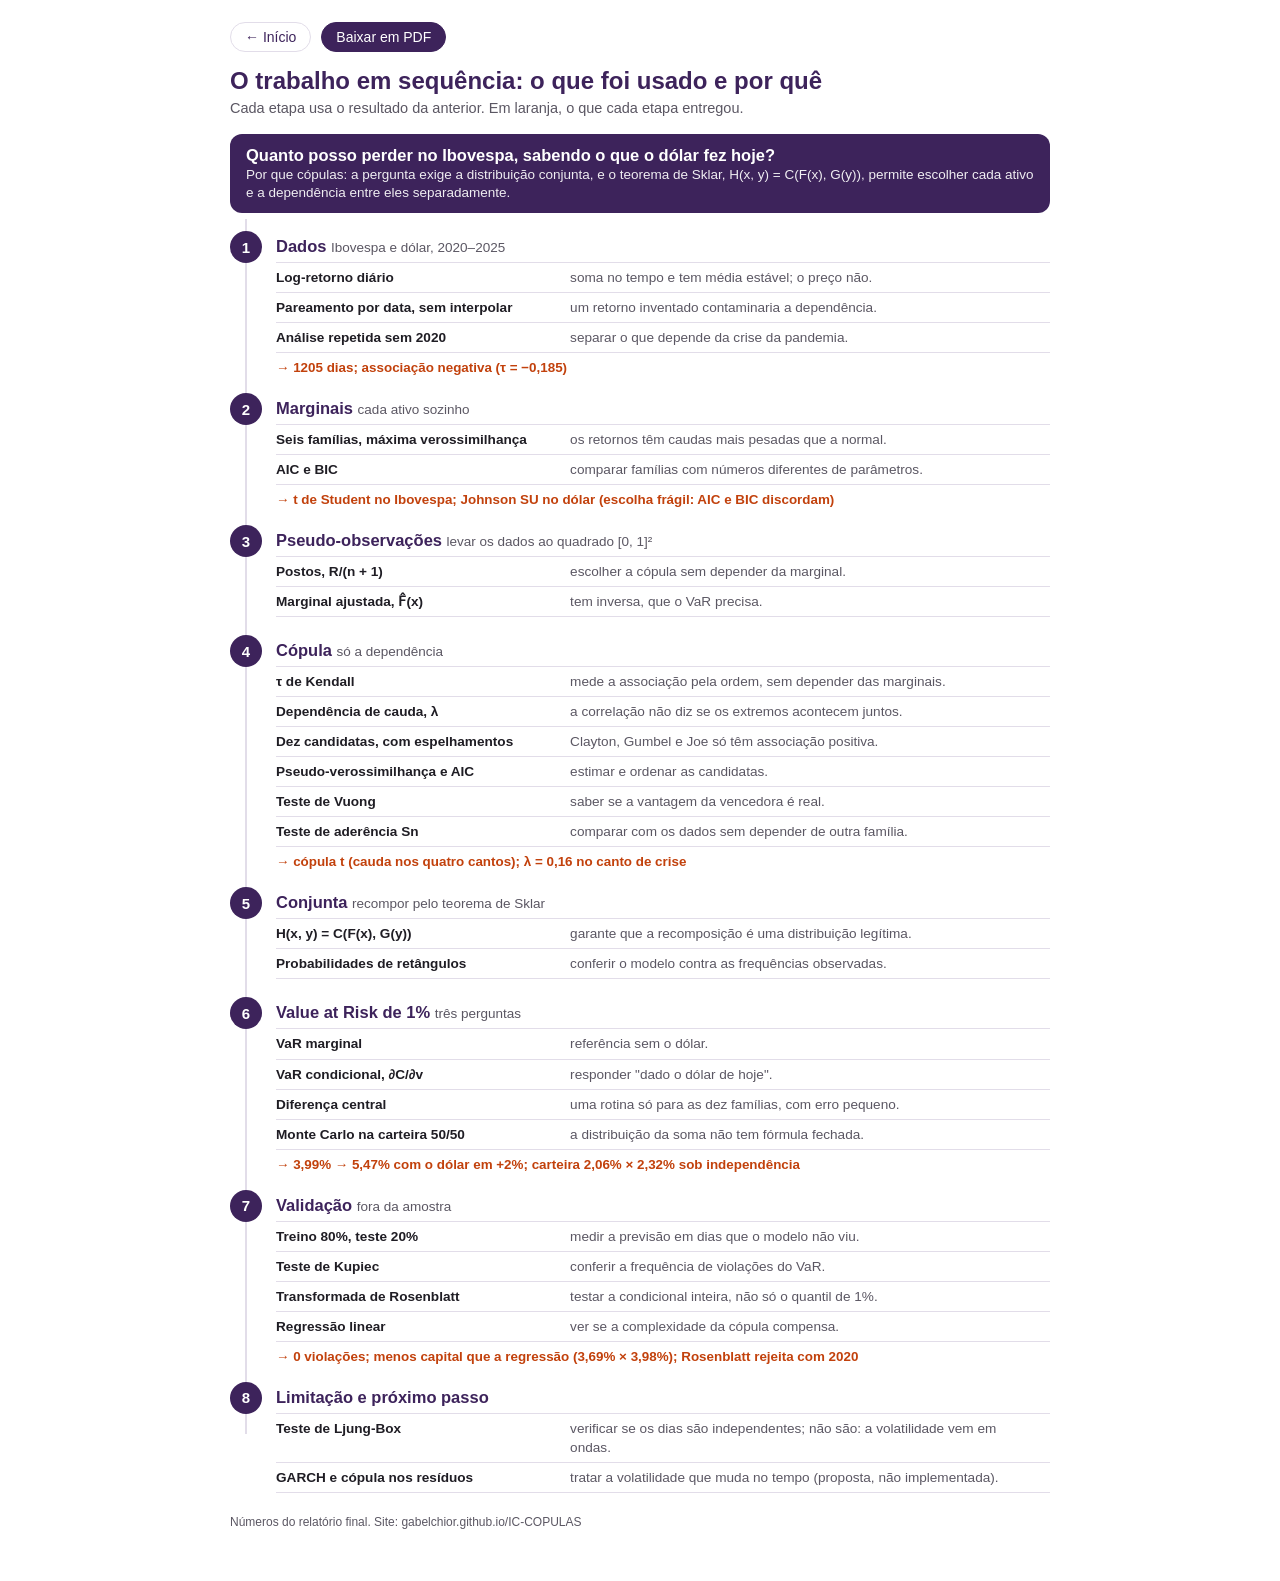
==== commit 61fa5879: "Troca o mapa do trabalho por uma versão linear Sequência das oito etapas com o que foi usado em cada" ====
--- a/mapa.html
+++ b/mapa.html
@@ -4,385 +4,154 @@
 <meta charset="utf-8">
 <meta name="viewport" content="width=device-width, initial-scale=1">
 <title>Mapa do trabalho</title>
-<meta name="description" content="Mapa mental da iniciação científica sobre cópulas: o que foi feito em cada etapa e como as partes se ligam.">
+<meta name="description" content="O trabalho em sequência: o que foi usado em cada etapa e por quê.">
 <style>
-  @page { size: 420mm 297mm; margin: 0; }
-  :root {
-    --roxo: #3D235B; --laranja: #C2410C; --texto: #1f1d24; --cinza: #5b5763; --linha: #d9d3e2;
-    --dados: #2F5D8A; --marg: #0F766E; --pseudo: #6B4FA0; --cop: #5B2C83; --conj: #3D235B;
-    --var: #C2410C; --val: #3B6D11; --rob: #6B6476; --lim: #8A5A0B;
+  @page { size: A4; margin: 10mm 13mm; }
+  :root { --roxo: #3D235B; --laranja: #C2410C; --texto: #1f1d24; --cinza: #5b5763; --linha: #e2dde9; --fundo: #f6f3f9; }
+  * { box-sizing: border-box; }
+  html, body { margin: 0; background: #fff; color: var(--texto); font-family: "Segoe UI", Calibri, Arial, sans-serif;
+    -webkit-print-color-adjust: exact; print-color-adjust: exact; }
+  main { max-width: 860px; margin: 0 auto; padding: 22px 20px 40px; }
+  .acoes { display: flex; gap: 10px; flex-wrap: wrap; margin: 0 0 14px; }
+  .acoes a { font-size: 14px; color: var(--roxo); text-decoration: none; border: 1.5px solid var(--linha); border-radius: 999px; padding: 6px 14px; }
+  .acoes a.primario { background: var(--roxo); color: #fff; border-color: var(--roxo); }
+  h1 { font-size: 24px; color: var(--roxo); margin: 0 0 4px; line-height: 1.25; }
+  .sub { color: var(--cinza); margin: 0 0 18px; font-size: 14.5px; }
+  .pergunta { background: var(--roxo); color: #fff; border-radius: 12px; padding: 12px 16px; margin: 0 0 6px; }
+  .pergunta strong { font-size: 16.5px; display: block; }
+  .pergunta span { font-size: 13.5px; opacity: .92; }
+  .etapas { list-style: none; margin: 0; padding: 0; }
+  .etapa { position: relative; padding: 14px 0 6px 46px; break-inside: avoid; }
+  .etapa::before { content: ""; position: absolute; left: 15px; top: 0; bottom: 0; border-left: 2px solid var(--linha); }
+  .etapa:last-child::before { bottom: 50%; }
+  .etapa .n { position: absolute; left: 0; top: 12px; width: 32px; height: 32px; border-radius: 999px; background: var(--roxo); color: #fff;
+    font-weight: 700; font-size: 15px; display: flex; align-items: center; justify-content: center; }
+  .etapa h2 { font-size: 16.5px; color: var(--roxo); margin: 4px 0 6px; }
+  .etapa h2 small { font-weight: 400; color: var(--cinza); font-size: 13.5px; }
+  .itens { display: grid; grid-template-columns: minmax(0, 38%) minmax(0, 62%); border-top: 1px solid var(--linha); font-size: 13.6px; line-height: 1.4; }
+  .itens > div { padding: 5px 10px 5px 0; border-bottom: 1px solid var(--linha); }
+  .itens .o { font-weight: 600; }
+  .itens .p { color: var(--cinza); }
+  .res { margin: 7px 0 0; font-size: 13.4px; color: var(--laranja); font-weight: 600; }
+  .res::before { content: "→ "; }
+  .rodape { margin-top: 16px; font-size: 12px; color: var(--cinza); }
+  @media (max-width: 600px) {
+    main { padding: 16px 16px 32px; }
+    h1 { font-size: 21px; }
+    .itens { grid-template-columns: 1fr; }
+    .itens .o { border-bottom: 0; padding-bottom: 0; }
+    .etapa { padding-left: 42px; }
   }
-  * { box-sizing: border-box; }
-  html, body { margin: 0; padding: 0; background: #fff; color: var(--texto);
-    font-family: "Segoe UI", Calibri, Arial, sans-serif; -webkit-print-color-adjust: exact; print-color-adjust: exact; }
-  .pagina { position: relative; width: 1587px; height: 1122px; overflow: hidden; page-break-after: always; }
-  .pagina:last-child { page-break-after: auto; }
-  svg.ligacoes { position: absolute; inset: 0; width: 1587px; height: 1122px; pointer-events: none; }
-  .no { position: absolute; background: #fff; border: 2px solid var(--c); border-radius: 14px; padding: 10px 14px 10px; font-size: 13.2px; line-height: 1.38; z-index: 1; }
-  .no h2 { margin: -10px -14px 8px; padding: 7px 14px; background: var(--c); color: #fff; font-size: 16px; letter-spacing: .02em;
-    border-radius: 11px 11px 0 0; display: flex; justify-content: space-between; align-items: baseline; gap: 10px; }
-  .no h2 small { font-weight: 500; font-size: 12.5px; opacity: .9; letter-spacing: 0; white-space: nowrap; }
-  .no ul { margin: 0; padding-left: 16px; }
-  .no li { margin: 0 0 4px; }
-  .no li::marker { color: var(--c); }
-  .no b { color: var(--c); }
-  .num { font-weight: 700; color: var(--laranja); white-space: nowrap; }
-  .duas { display: grid; grid-template-columns: 1fr 1fr; gap: 0 18px; }
-  .sub { font-weight: 700; color: var(--c); font-size: 12.5px; text-transform: uppercase; letter-spacing: .04em; margin: 2px 0 3px; }
-  .centro { position: absolute; background: var(--roxo); color: #fff; border-radius: 18px; padding: 16px 20px; text-align: center; z-index: 1; }
-  .centro .pergunta { font-size: 19px; font-weight: 700; line-height: 1.3; }
-  .centro .formula { font-family: Cambria, "Times New Roman", serif; font-style: italic; font-size: 27px; margin: 10px 0 6px; }
-  .centro .formula .c { color: #FDBA74; font-weight: 700; }
-  .centro .formula .m { color: #D8C8F0; font-weight: 700; }
-  .centro .leg { font-size: 12.5px; opacity: .92; }
-  .bd { display: inline-flex; align-items: center; justify-content: center; width: 18px; height: 18px; border-radius: 999px;
-    background: #fff; border: 1.6px dashed var(--l); color: var(--l); font-size: 11px; font-weight: 700; margin-left: 4px;
-    vertical-align: 1px; font-style: normal; }
-  .selo { position: absolute; transform: translate(-50%, -50%); width: 24px; height: 24px; border-radius: 999px; background: var(--l);
-    color: #fff; font-size: 12.5px; font-weight: 700; display: flex; align-items: center; justify-content: center; z-index: 2;
-    box-shadow: 0 0 0 3px #fff; }
-  .legenda-lig { position: absolute; border: 1.5px solid var(--linha); border-radius: 14px; padding: 10px 14px; font-size: 12.6px; line-height: 1.35; z-index: 1; background: #fff; }
-  .legenda-lig h3 { margin: 0 0 6px; font-size: 13.5px; color: var(--roxo); letter-spacing: .03em; }
-  .legenda-lig .itens { display: grid; grid-template-columns: 1fr 1fr; gap: 4px 18px; }
-  .legenda-lig .item { display: grid; grid-template-columns: 22px 1fr; gap: 6px; align-items: start; }
-  .legenda-lig .item span:first-child { width: 20px; height: 20px; border-radius: 999px; background: var(--l); color: #fff; font-weight: 700;
-    font-size: 11.5px; display: flex; align-items: center; justify-content: center; }
-  .rodape { position: absolute; left: 24px; bottom: 12px; font-size: 12px; color: var(--cinza); display: flex; gap: 22px; align-items: center; }
-  .amostra { display: inline-block; width: 34px; height: 0; vertical-align: middle; margin-right: 6px; }
-  /* página 2 */
-  .p2 { padding: 34px 40px; }
-  .p2 h1 { font-size: 26px; color: var(--roxo); margin: 0 0 4px; }
-  .p2 .sub1 { color: var(--cinza); font-size: 14px; margin: 0 0 20px; }
-  .grade { display: grid; grid-template-columns: 1fr 1fr; gap: 14px 28px; }
-  .lig { border: 1.5px solid var(--linha); border-radius: 12px; padding: 10px 14px; font-size: 14px; line-height: 1.45; display: grid;
-    grid-template-columns: 30px 1fr; gap: 10px; align-items: start; }
-  .lig .n { background: var(--l); color: #fff; border-radius: 999px; width: 28px; height: 28px; display: flex; align-items: center;
-    justify-content: center; font-weight: 700; }
-  .lig strong { color: var(--l); }
-  .perguntas { margin-top: 22px; }
-  .perguntas h2 { font-size: 19px; color: var(--roxo); margin: 0 0 10px; }
-  .q { background: #F4F0F8; border-radius: 12px; padding: 10px 14px; font-size: 14px; line-height: 1.45; margin-bottom: 10px; }
-  .q b { color: var(--roxo); }
-  /* cor de cada ligação */
-  .l1 { --l: #6B4FA0; } .l2 { --l: #6B4FA0; } .l3 { --l: #0F766E; } .l4 { --l: #5B2C83; }
-  .l5 { --l: #5B2C83; } .l6 { --l: #2F5D8A; } .l7 { --l: #2F5D8A; } .l8 { --l: #8A5A0B; }
-
-  /* ---- versão do site ---- */
-  body { background: #fff; }
-  .topo { max-width: 1587px; margin: 0 auto; padding: 18px 24px 8px; display: flex; flex-wrap: wrap; gap: 10px 18px; align-items: center; }
-  .topo h1 { font-size: 22px; color: var(--roxo); margin: 0; flex: 1 1 auto; }
-  .topo a { font-size: 14px; color: var(--roxo); text-decoration: none; border: 1.5px solid var(--linha); border-radius: 999px; padding: 6px 14px; white-space: nowrap; }
-  .topo a.primario { background: var(--roxo); color: #fff; border-color: var(--roxo); }
-  .palco { max-width: 1587px; margin: 0 auto; overflow: hidden; }
-  .palco > .pagina { transform-origin: top left; }
-  .p2 { width: auto; height: auto; max-width: 1240px; margin: 0 auto; overflow: visible; }
-  @media (max-width: 999px) {
-    .palco { overflow: visible; }
-    #p1 { width: auto; height: auto; overflow: visible; display: flex; flex-direction: column; padding: 8px 16px 16px; }
-    #p1 .no, #p1 .centro, #p1 .legenda-lig { position: static !important; width: auto !important; margin: 0 0 14px; }
-    #p1 .centro { order: -1; }
-    #p1 .legenda-lig { order: 10; }
-    #p1 svg.ligacoes, #p1 .selo, #p1 .rodape { display: none; }
-    .duas, .legenda-lig .itens, .grade { grid-template-columns: 1fr !important; }
-    .p2 { padding: 8px 16px 24px; }
-    .centro .formula { font-size: 23px; }
-    .topo { padding: 14px 16px 6px; }
-    .topo h1 { font-size: 20px; flex-basis: 100%; }
+  @media print {
+    main { max-width: none; padding: 0; }
+    .acoes { display: none; }
+    h1 { font-size: 20px; }
+    .sub { margin-bottom: 8px; font-size: 12px; }
+    .pergunta { padding: 8px 14px; }
+    .pergunta strong { font-size: 14.5px; }
+    .pergunta span { font-size: 12px; }
+    .etapa { padding-top: 5px; padding-bottom: 0; }
+    .etapa .n { top: 4px; width: 26px; height: 26px; font-size: 13px; }
+    .etapa h2 { font-size: 14px; margin: 2px 0 3px; }
+    .itens { font-size: 11.6px; line-height: 1.32; }
+    .itens > div { padding: 2px 8px 2px 0; }
+    .res { font-size: 11.4px; margin-top: 3px; }
+    .rodape { margin-top: 8px; font-size: 10.5px; }
   }
 </style>
 </head>
 <body>
+<main>
+  <nav class="acoes"><a href="index.html">← Início</a><a class="primario" href="mapa-do-trabalho.pdf" download>Baixar em PDF</a></nav>
+  <h1>O trabalho em sequência: o que foi usado e por quê</h1>
+  <p class="sub">Cada etapa usa o resultado da anterior. Em laranja, o que cada etapa entregou.</p>
 
-<header class="topo">
-  <h1>Mapa do trabalho: o que foi feito e como as partes se ligam</h1>
-  <a href="index.html">← Início</a>
-  <a class="primario" href="mapa-mental-IC.pdf" download>Baixar em PDF (A3)</a>
-</header>
-<div class="palco" id="palco1">
-<div class="pagina" id="p1">
-  <svg class="ligacoes" id="svg1"></svg>
-
-  <!-- coluna esquerda: 24–380 | corredor 380–452 | meio 452–1136 | corredor 1136–1208 | direita 1208–1563 -->
-  <div class="no" id="dados" style="--c: var(--dados); left: 24px; top: 22px; width: 356px;">
-    <h2>1. DADOS <small>o que entra</small></h2>
-    <ul>
-      <li><span class="num">1205</span> log-retornos diários pareados, Ibovespa e dólar (USD/BRL), 03/01/2020 a 26/06/2025, Yahoo Finance.</li>
-      <li id="li-logret">Log-retorno $r_t = \ln(P_t/P_{t-1})$: soma no tempo, mas <b>não entre ativos</b>.<i class="bd l7">7</i></li>
-      <li>Caudas pesadas no Ibovespa: curtose em excesso <span class="num">20,8</span>, assimetria <span class="num">−1,49</span>.</li>
-      <li>Associação negativa: Kendall <span class="num">τ = −0,185</span>; Pearson −0,277.<i class="bd l4">4</i></li>
-      <li>Duas amostras: completa (n = 1205) e <b>sem 2020</b> (n = 986).<i class="bd l6">6</i></li>
-    </ul>
+  <div class="pergunta">
+    <strong>Quanto posso perder no Ibovespa, sabendo o que o dólar fez hoje?</strong>
+    <span>Por que cópulas: a pergunta exige a distribuição conjunta, e o teorema de Sklar, H(x, y) = C(F(x), G(y)), permite escolher cada ativo e a dependência entre eles separadamente.</span>
   </div>
 
-  <div class="no" id="marg" style="--c: var(--marg); left: 24px; top: 326px; width: 356px;">
-    <h2>2. MARGINAIS <small>F e G: cada ativo</small></h2>
-    <ul>
-      <li>6 famílias, máxima verossimilhança.</li>
-      <li><b>AIC</b> (pedágio 2 por parâmetro) × <b>BIC</b> (ln n ≈ 7,1, mais severo).</li>
-      <li>Ibovespa: <b>t de Student</b>, AIC e BIC concordam. <span class="num">ν = 3,63</span> &lt; 4 → curtose infinita.</li>
-      <li id="li-dolar">Dólar: <b>Johnson SU</b> pelo AIC, logística pelo BIC → <b>escolha frágil</b>.<i class="bd l3">3</i></li>
-      <li>Percentis uniformes: KS p = 0,81 e 0,97.</li>
-    </ul>
-  </div>
+  <ol class="etapas">
+    <li class="etapa"><span class="n">1</span>
+      <h2>Dados <small>Ibovespa e dólar, 2020–2025</small></h2>
+      <div class="itens">
+        <div class="o">Log-retorno diário</div><div class="p">soma no tempo e tem média estável; o preço não.</div>
+        <div class="o">Pareamento por data, sem interpolar</div><div class="p">um retorno inventado contaminaria a dependência.</div>
+        <div class="o">Análise repetida sem 2020</div><div class="p">separar o que depende da crise da pandemia.</div>
+      </div>
+      <p class="res">1205 dias; associação negativa (τ = −0,185)</p>
+    </li>
 
-  <div class="no" id="pseudo" style="--c: var(--pseudo); left: 24px; top: 600px; width: 356px;">
-    <h2>3. PSEUDO-OBSERVAÇÕES <small>ir ao [0,1]²</small></h2>
-    <ul>
-      <li id="li-postos"><b>Por postos</b>, $u_i = R_i/(n+1)$: não supõe marginal → <b>escolher a cópula</b>.<i class="bd l1">1</i></li>
-      <li id="li-param"><b>Paramétrica</b>, $u_i = \hat F(x_i)$: tem inversa $\hat F^{-1}$ → usada no <b>VaR</b>.<i class="bd l2">2</i></li>
-      <li>As duas escolhem a t: (ρ, ν) = (−0,291; 3,60) e (−0,293; 3,93). A dependência não é artefato da marginal.</li>
-    </ul>
-  </div>
+    <li class="etapa"><span class="n">2</span>
+      <h2>Marginais <small>cada ativo sozinho</small></h2>
+      <div class="itens">
+        <div class="o">Seis famílias, máxima verossimilhança</div><div class="p">os retornos têm caudas mais pesadas que a normal.</div>
+        <div class="o">AIC e BIC</div><div class="p">comparar famílias com números diferentes de parâmetros.</div>
+      </div>
+      <p class="res">t de Student no Ibovespa; Johnson SU no dólar (escolha frágil: AIC e BIC discordam)</p>
+    </li>
 
-  <div class="no" id="cop" style="--c: var(--cop); left: 452px; top: 22px; width: 684px;">
-    <h2>4. CÓPULA <small>C: só a dependência</small></h2>
-    <div class="duas">
-      <div>
-        <div class="sub">Medir a dependência</div>
-        <ul>
-          <li>τ de Kendall: só olha a ordem, depende só de C.</li>
-          <li><b>λ</b>: fração-limite de extremos juntos. <b>Canto de crise</b> = Ibovespa péssimo e dólar disparando.<i class="bd l5">5</i></li>
-          <li>Normal: λ = 0. t: λ &gt; 0 nos 4 cantos.</li>
-        </ul>
-        <div class="sub">Candidatas (10)</div>
-        <ul>
-          <li>Normal, t, Frank, AMH + Clayton, Gumbel e Joe <b>espelhadas</b> nas 2 orientações (cauda no canto de crise ou no benigno).</li>
-          <li>AMH não alcança τ = −0,185 (mínimo −0,1817).</li>
-        </ul>
+    <li class="etapa"><span class="n">3</span>
+      <h2>Pseudo-observações <small>levar os dados ao quadrado [0, 1]²</small></h2>
+      <div class="itens">
+        <div class="o">Postos, R/(n + 1)</div><div class="p">escolher a cópula sem depender da marginal.</div>
+        <div class="o">Marginal ajustada, F̂(x)</div><div class="p">tem inversa, que o VaR precisa.</div>
       </div>
-      <div>
-        <div class="sub">Escolher e testar</div>
-        <ul>
-          <li id="li-aic">Pseudo-verossimilhança + AIC: <b>t vence</b> por <span class="num">41,7</span>; AIC e BIC dão a mesma ordem.<i class="bd l1">1</i></li>
-          <li><b>Vuong</b>: orientações empatam (p = 0,91; 0,81) → <b>canto não identificado</b>; t &gt; Gumbel (0,002) e &gt; normal (0,0002).<i class="bd l5">5</i></li>
-          <li><b>Sn</b>: não rejeita a t (p = 0,33); rejeita normal (0,012) e Frank (0,003). Valor-p otimista.<i class="bd l8">8</i></li>
-        </ul>
-        <div class="sub">Modelo final</div>
-        <ul>
-          <li id="li-final">Cópula t, <span class="num">ρ = −0,2935</span>, <span class="num">ν = 4</span> (fixado para calcular a acumulada).<i class="bd l4">4</i></li>
-          <li><span class="num">λ = 0,159</span> no canto de crise; 0,029 na diagonal; τ implicado −0,190.</li>
-        </ul>
+    </li>
+
+    <li class="etapa"><span class="n">4</span>
+      <h2>Cópula <small>só a dependência</small></h2>
+      <div class="itens">
+        <div class="o">τ de Kendall</div><div class="p">mede a associação pela ordem, sem depender das marginais.</div>
+        <div class="o">Dependência de cauda, λ</div><div class="p">a correlação não diz se os extremos acontecem juntos.</div>
+        <div class="o">Dez candidatas, com espelhamentos</div><div class="p">Clayton, Gumbel e Joe só têm associação positiva.</div>
+        <div class="o">Pseudo-verossimilhança e AIC</div><div class="p">estimar e ordenar as candidatas.</div>
+        <div class="o">Teste de Vuong</div><div class="p">saber se a vantagem da vencedora é real.</div>
+        <div class="o">Teste de aderência Sn</div><div class="p">comparar com os dados sem depender de outra família.</div>
       </div>
-    </div>
-  </div>
+      <p class="res">cópula t (cauda nos quatro cantos); λ = 0,16 no canto de crise</p>
+    </li>
 
-  <div class="centro" id="centro" style="left: 560px; top: 374px; width: 468px;">
-    <div class="pergunta">Quanto posso perder no Ibovespa,<br>sabendo o que o dólar fez hoje?</div>
-    <div class="formula">H(x, y) = <span class="c">C</span>( <span class="m">F</span>(x), <span class="m">G</span>(y) )</div>
-    <div class="leg">Teorema de Sklar: conjunta = cópula (dependência) aplicada às marginais (cada ativo).<br>
-      As peças são escolhidas separadamente; a recíproca garante uma conjunta legítima.</div>
-  </div>
+    <li class="etapa"><span class="n">5</span>
+      <h2>Conjunta <small>recompor pelo teorema de Sklar</small></h2>
+      <div class="itens">
+        <div class="o">H(x, y) = C(F(x), G(y))</div><div class="p">garante que a recomposição é uma distribuição legítima.</div>
+        <div class="o">Probabilidades de retângulos</div><div class="p">conferir o modelo contra as frequências observadas.</div>
+      </div>
+    </li>
 
-  <div class="no" id="var" style="--c: var(--var); left: 452px; top: 600px; width: 684px;">
-    <h2>6. VALUE AT RISK DE 1% <small>três perguntas</small></h2>
-    <div class="duas">
-      <div>
-        <ul>
-          <li><b>Marginal</b> (só F): <span class="num">3,99%</span>, R$ 3.990 em R$ 100 mil.</li>
-          <li id="li-cond"><b>Condicional</b>: $P(X \le x \mid Y = y) = \partial C/\partial v$, por diferença central (ε = 10⁻⁵). Dólar −2% → <span class="num">4,18%</span>; dólar +2% → <span class="num">5,47%</span>.<i class="bd l3">3</i><i class="bd l4">4</i></li>
-          <li>P(Ibovespa cair): 47,9% → 29,3% (dólar −2%) e 67,2% (+2%).</li>
-          <li>Curva em <b>U</b>: na t, dólar mexendo muito em qualquer sentido = dia turbulento.</li>
-        </ul>
+    <li class="etapa"><span class="n">6</span>
+      <h2>Value at Risk de 1% <small>três perguntas</small></h2>
+      <div class="itens">
+        <div class="o">VaR marginal</div><div class="p">referência sem o dólar.</div>
+        <div class="o">VaR condicional, ∂C/∂v</div><div class="p">responder "dado o dólar de hoje".</div>
+        <div class="o">Diferença central</div><div class="p">uma rotina só para as dez famílias, com erro pequeno.</div>
+        <div class="o">Monte Carlo na carteira 50/50</div><div class="p">a distribuição da soma não tem fórmula fechada.</div>
       </div>
-      <div>
-        <ul>
-          <li>Com dólar +2%, o 3,99% é ultrapassado em <span class="num">3,2%</span> dos dias, não em 1%.</li>
-          <li id="li-cart"><b>Carteira 50/50</b>: Monte Carlo 10⁵ dias, volta a retorno simples $e^{r} - 1$: <span class="num">2,06%</span> × 2,32% sob independência.<i class="bd l7">7</i></li>
-          <li>O sinal do erro depende da pergunta: sem o dólar, o condicional é <b>subestimado</b>; sem dependência, a carteira é <b>superestimada</b>.<i class="bd l4">4</i></li>
-          <li id="li-inv">Todo VaR usa $\hat F^{-1}$ para voltar do percentil ao retorno.<i class="bd l2">2</i></li>
-        </ul>
+      <p class="res">3,99% → 5,47% com o dólar em +2%; carteira 2,06% × 2,32% sob independência</p>
+    </li>
+
+    <li class="etapa"><span class="n">7</span>
+      <h2>Validação <small>fora da amostra</small></h2>
+      <div class="itens">
+        <div class="o">Treino 80%, teste 20%</div><div class="p">medir a previsão em dias que o modelo não viu.</div>
+        <div class="o">Teste de Kupiec</div><div class="p">conferir a frequência de violações do VaR.</div>
+        <div class="o">Transformada de Rosenblatt</div><div class="p">testar a condicional inteira, não só o quantil de 1%.</div>
+        <div class="o">Regressão linear</div><div class="p">ver se a complexidade da cópula compensa.</div>
       </div>
-    </div>
-  </div>
+      <p class="res">0 violações; menos capital que a regressão (3,69% × 3,98%); Rosenblatt rejeita com 2020</p>
+    </li>
 
-  <div class="no" id="conj" style="--c: var(--conj); left: 1208px; top: 22px; width: 355px;">
-    <h2>5. CONJUNTA <small>recompor por Sklar</small></h2>
-    <ul>
-      <li>$\hat H = \hat C(\hat F, \hat G)$; densidade $h = c \cdot f \cdot g$.</li>
-      <li>Estrutural: $\hat H(x, \infty) = \hat F(x)$, erro ~10⁻⁸.</li>
-      <li>Retângulos, modelo × dados: 0,6516 × 0,6465 e <span class="num">0,0121 × 0,0124</span> (15 dias).</li>
-      <li>16 dias no canto de crise de 5%: t prevê 14,3; Gumbel benigna 6,5.<i class="bd l5">5</i></li>
-    </ul>
-  </div>
+    <li class="etapa"><span class="n">8</span>
+      <h2>Limitação e próximo passo</h2>
+      <div class="itens">
+        <div class="o">Teste de Ljung-Box</div><div class="p">verificar se os dias são independentes; não são: a volatilidade vem em ondas.</div>
+        <div class="o">GARCH e cópula nos resíduos</div><div class="p">tratar a volatilidade que muda no tempo (proposta, não implementada).</div>
+      </div>
+    </li>
+  </ol>
 
-  <div class="no" id="val" style="--c: var(--val); left: 1208px; top: 230px; width: 355px;">
-    <h2>7. VALIDAÇÃO <small>fora da amostra</small></h2>
-    <ul>
-      <li>Treino 964 dias / teste 241 (80/20); <b>tudo reestimado</b> no treino; mesmas famílias.</li>
-      <li><b>Kupiec</b>: <span class="num">0</span> violações × 2,41 esperadas, p = 0,185.</li>
-      <li id="li-ros"><b>Rosenblatt</b> (condicional inteira): p = <span class="num">0,020</span>, rejeita.<i class="bd l8">8</i></li>
-      <li><b>× Regressão linear</b>: 0 violações nos dois; VaR médio <span class="num">3,69%</span> × 3,98%: mesma proteção, menos capital.</li>
-    </ul>
-  </div>
-
-  <div class="no" id="rob" style="--c: var(--rob); left: 1208px; top: 458px; width: 355px;">
-    <h2>ROBUSTEZ <small>sem 2020</small></h2>
-    <ul>
-      <li><b>Muda muito</b>: desvio 1,67 → 1,23%; curtose 20,8 → 2,2; VaR marginal 3,99 → <span class="num">3,19%</span>.<i class="bd l6">6</i></li>
-      <li><b>Muda pouco</b>: τ −0,185 → −0,182; família t; <span class="num">λ 0,159 → 0,158</span>.</li>
-      <li><b>Muda de qualidade</b>: Rosenblatt p 0,020 → <span class="num">0,370</span>.</li>
-    </ul>
-  </div>
-
-  <div class="no" id="lim" style="--c: var(--lim); left: 1208px; top: 646px; width: 355px;">
-    <h2>8. LIMITAÇÕES E PRÓXIMO PASSO</h2>
-    <ul>
-      <li id="li-lb"><b>Ljung-Box</b>: quadrados autocorrelacionados → volatilidade em ondas → dias não independentes.<i class="bd l8">8</i></li>
-      <li>Consequência: <b>valores-p otimistas</b>; a condicional não vê o passado.</li>
-      <li>Proposta: <b>GARCH</b> em cada série + cópula nos <b>resíduos padronizados</b> (cópula dos choques: outro modelo).</li>
-      <li>Sensibilidade à marginal do dólar.<i class="bd l3">3</i></li>
-    </ul>
-  </div>
-
-  <div class="legenda-lig" id="legenda" style="left: 24px; top: 916px; width: 1539px;">
-    <h3>LIGAÇÕES (linhas tracejadas e selos numerados; explicadas na página 2)</h3>
-    <div class="itens" style="grid-template-columns: 1fr 1fr 1fr 1fr;">
-      <div class="item l1"><span>1</span><span>Postos não usam marginal → escolha da cópula fica imune a erro de marginal.</span></div>
-      <div class="item l2"><span>2</span><span>Paramétrica tem inversa F̂⁻¹ → é ela que o VaR usa.</span></div>
-      <div class="item l3"><span>3</span><span>Marginal do dólar frágil → mexe no VaR condicional e na carteira.</span></div>
-      <div class="item l4"><span>4</span><span>τ &lt; 0: dólar ↑ → VaR do Ibovespa ↑; na carteira, um protege o outro.</span></div>
-      <div class="item l5"><span>5</span><span>Canto de crise: dados não decidem o canto → t (cauda nos 4 cantos).</span></div>
-      <div class="item l6"><span>6</span><span>Duas amostras → robustez: λ e família ficam; marginais mudam.</span></div>
-      <div class="item l7"><span>7</span><span>Log-retorno não soma entre ativos → carteira volta a eʳ − 1.</span></div>
-      <div class="item l8"><span>8</span><span>Volatilidade em ondas → Rosenblatt rejeita com 2020; valores-p otimistas.</span></div>
-    </div>
-  </div>
-
-  <div class="rodape">
-    <span><span class="amostra" style="border-top: 3px solid var(--roxo);"></span>etapa do trabalho</span>
-    <span><span class="amostra" style="border-top: 2px dashed var(--laranja);"></span>ligação entre partes</span>
-    <span>Números do relatório final. Site: gabelchior.github.io/IC-COPULAS</span>
-  </div>
-</div>
-
-</div>
-<!-- ======================================================= PÁGINA 2: AS LIGAÇÕES -->
-<div class="pagina p2" id="p2">
-  <h1>Como as peças se ligam</h1>
-  <p class="sub1">Cada número corresponde a uma linha tracejada e aos selos do mapa.</p>
-  <div class="grade">
-    <div class="lig l1"><div class="n">1</div><div><strong>Postos → escolha da cópula.</strong> Os postos não supõem família marginal, então um erro na marginal não contamina a escolha da cópula. Por isso a fragilidade da marginal do dólar não ameaça a conclusão sobre a dependência.</div></div>
-    <div class="lig l2"><div class="n">2</div><div><strong>Paramétrica → VaR.</strong> O VaR vai e volta entre retorno e percentil: precisa de F̂⁻¹(0,01), que só existe com a marginal ajustada. Os postos não têm inversa fora dos dias observados.</div></div>
-    <div class="lig l3"><div class="n">3</div><div><strong>Marginal do dólar frágil → VaR.</strong> Ĝ converte a variação do dólar em percentil no VaR condicional, e Ĝ⁻¹ gera os retornos do dólar no Monte Carlo da carteira. Trocar a Johnson SU pela logística mudaria esses dois números (sensibilidade ainda não quantificada).</div></div>
-    <div class="lig l4"><div class="n">4</div><div><strong>Associação negativa (τ &lt; 0) → os dois VaR.</strong> Bolsa e dólar andam em sentidos opostos. Por isso o VaR do Ibovespa sobe quando o dólar <em>sobe</em> (5,47%) e a carteira 50/50 fica protegida (2,06% contra 2,32%). O sinal do erro de ignorar a dependência depende da pergunta.</div></div>
-    <div class="lig l5"><div class="n">5</div><div><strong>Canto de crise → escolha da t.</strong> O Vuong mostrou que os dados não decidem em qual canto Gumbel e Clayton deveriam pôr a cauda; a t tem cauda nos quatro cantos e não impõe um. No VaR com dólar +2% quem pesa é a associação negativa (a normal dá 5,71%); a cauda pesa mais longe: com +3%, t 7,64% contra normal 6,60%.</div></div>
-    <div class="lig l6"><div class="n">6</div><div><strong>Duas amostras → robustez.</strong> A análise inteira foi repetida sem 2020 para separar o que depende da pandemia. λ e a família t não mudam; as marginais e o VaR marginal mudam; Rosenblatt deixa de rejeitar.</div></div>
-    <div class="lig l7"><div class="n">7</div><div><strong>Log-retorno → carteira.</strong> O log-retorno soma no tempo, mas não entre ativos. Na carteira, cada log-retorno sorteado volta a retorno simples, eʳ − 1, antes da média 50/50.</div></div>
-    <div class="lig l8"><div class="n">8</div><div><strong>Volatilidade em ondas → Rosenblatt e valores-p.</strong> Com dias dependentes, há menos informação do que n = 1205 sugere, e todos os valores-p (Vuong, Sn, Kupiec) saem otimistas. A condicional não vê o crash da véspera: Rosenblatt rejeita com 2020 e não sem 2020. É o que o GARCH resolveria.</div></div>
-  </div>
-  <div class="perguntas">
-    <h2>Três respostas para ter na ponta da língua</h2>
-    <div class="q"><b>"O risco no Ibovespa é maior quando o dólar cai?"</b> Não: quando o dólar <em>sobe</em>. Dólar +2%: 3,99% → 5,47%, e a chance de o Ibovespa cair vai de 47,9% para 67,2%. Com o dólar −2% a chance cai para 29,3%, mas o VaR ainda vai a 4,18%, porque na t um movimento grande do dólar em qualquer sentido indica dia turbulento.</div>
-    <div class="q"><b>"Qual a relevância de 3,99% → 5,47%?"</b> Numa posição de R$ 100 mil, R$ 1.476 a mais (37%). Em frequência: num dia de dólar +2%, quem usa 3,99% é ultrapassado em 3,2% dos dias, e não em 1%. O VaR define capital reservado, limites de posição e margens; errar para baixo é ficar desprotegido justamente no dia de estresse.</div>
-    <div class="q"><b>"Onde o canto de crise foi usado?"</b> Na escolha da cópula (λ por canto, Vuong entre orientações, t com cauda nos 4 cantos), na conferência com os dados (16 dias observados contra 14,3 previstos pela t) e na robustez (λ = 0,158 sem 2020). Não diga que o 5,47% vem do λ.</div>
-  </div>
-</div>
-
-<script>
-// fórmulas simples: $...$ sem espaço logo depois do primeiro $ (para não pegar "R$ 100")
-document.querySelectorAll('.no li').forEach(function (el) {
-  el.innerHTML = el.innerHTML.replace(/\$([^\s$](?:[^$]*?[^\s$])?)\$/g, function (m, t) {
-    t = t.replace(/\\ln/g, 'ln').replace(/\\hat ([A-Za-z])/g, '$1̂').replace(/\\le/g, '≤').replace(/\\mid/g, '|')
-         .replace(/\\infty/g, '∞').replace(/\\partial/g, '∂').replace(/\\cdot/g, '·').replace(/\{,\}/g, ',')
-         .replace(/_\{([^}]*)\}/g, '<sub>$1</sub>').replace(/_([A-Za-z0-9])/g, '<sub>$1</sub>')
-         .replace(/\^\{([^}]*)\}/g, '<sup>$1</sup>').replace(/\^([A-Za-z0-9])/g, '<sup>$1</sup>').replace(/[{}]/g, '');
-    return '<span style="font-family: Cambria, serif; font-style: italic;">' + t + '</span>';
-  });
-});
-
-function desenharLigacoes() {
-var pag = document.getElementById('p1'), svg = document.getElementById('svg1');
-function caixa(id) {
-  var r = document.getElementById(id).getBoundingClientRect(), p = pag.getBoundingClientRect();
-  return { x: r.left - p.left, y: r.top - p.top, w: r.width, h: r.height };
-}
-function cor(nome) { return getComputedStyle(document.documentElement).getPropertyValue(nome).trim(); }
-function el(tag, a) { var e = document.createElementNS('http://www.w3.org/2000/svg', tag); for (var k in a) e.setAttribute(k, a[k]); return e; }
-var defs = el('defs', {});
-svg.appendChild(defs);
-function seta(c) {
-  var id = 'seta' + c.replace(/[^a-z0-9]/gi, '');
-  if (!document.getElementById(id)) {
-    var m = el('marker', { id: id, viewBox: '0 0 10 10', refX: 8.5, refY: 5, markerWidth: 6, markerHeight: 6, orient: 'auto-start-reverse' });
-    m.appendChild(el('path', { d: 'M0,0 L10,5 L0,10 z', fill: c }));
-    defs.appendChild(m);
-  }
-  return 'url(#' + id + ')';
-}
-// ---- linhas cheias: do centro a cada etapa
-function ponto(b, lado, f) {
-  f = f === undefined ? 0.5 : f;
-  if (lado === 'l') return { x: b.x, y: b.y + b.h * f, dx: -1, dy: 0 };
-  if (lado === 'r') return { x: b.x + b.w, y: b.y + b.h * f, dx: 1, dy: 0 };
-  if (lado === 't') return { x: b.x + b.w * f, y: b.y, dx: 0, dy: -1 };
-  return { x: b.x + b.w * f, y: b.y + b.h, dx: 0, dy: 1 };
-}
-function etapa(o) {
-  var a = ponto(caixa('centro'), o.ld, o.fd), b = ponto(caixa(o.para), o.lp, o.fp), k = o.curva || 60;
-  svg.appendChild(el('path', { d: 'M' + a.x + ',' + a.y + ' C' + (a.x + a.dx * k) + ',' + (a.y + a.dy * k) + ' ' +
-    (b.x + b.dx * k) + ',' + (b.y + b.dy * k) + ' ' + b.x + ',' + b.y, fill: 'none', stroke: cor(o.cor), 'stroke-width': 4.5,
-    'stroke-linecap': 'round', opacity: 0.85 }));
-}
-[
-  { ld: 'l', fd: 0.15, para: 'dados', lp: 'r', fp: 0.35, cor: '--dados', curva: 90 },
-  { ld: 'l', fd: 0.5, para: 'marg', lp: 'r', fp: 0.3, cor: '--marg', curva: 70 },
-  { ld: 'l', fd: 0.85, para: 'pseudo', lp: 'r', fp: 0.75, cor: '--pseudo', curva: 70 },
-  { ld: 't', fd: 0.5, para: 'cop', lp: 'b', fp: 0.47, cor: '--cop', curva: 20 },
-  { ld: 'b', fd: 0.5, para: 'var', lp: 't', fp: 0.47, cor: '--var', curva: 20 },
-  { ld: 'r', fd: 0.12, para: 'conj', lp: 'l', fp: 0.7, cor: '--conj', curva: 80 },
-  { ld: 'r', fd: 0.38, para: 'val', lp: 'l', fp: 0.7, cor: '--val', curva: 70 },
-  { ld: 'r', fd: 0.64, para: 'rob', lp: 'l', fp: 0.4, cor: '--rob', curva: 70 },
-  { ld: 'r', fd: 0.9, para: 'lim', lp: 'l', fp: 0.25, cor: '--lim', curva: 80 }
-].forEach(etapa);
-
-// ---- ligações: linhas tracejadas ortogonais pelos corredores, saindo da altura do item
-function yItem(id) { var b = caixa(id); return b.y + Math.min(b.h / 2, 11); }
-function selo(n, x, y) {
-  var s = document.createElement('div');
-  s.className = 'selo l' + n; s.textContent = n; s.style.left = x + 'px'; s.style.top = y + 'px';
-  pag.appendChild(s);
-}
-function tracejada(n, pts, seloEm, f) {
-  var c = getComputedStyle(document.querySelector('.l' + n)).getPropertyValue('--l').trim();
-  var d = pts.map(function (p, i) { return (i ? 'L' : 'M') + p[0] + ',' + p[1]; }).join(' ');
-  svg.appendChild(el('path', { d: d, fill: 'none', stroke: c, 'stroke-width': 2.4, 'stroke-dasharray': '7 5',
-    'stroke-linejoin': 'round', 'marker-end': seta(c) }));
-  var i = seloEm || 1, a = pts[i - 1], b = pts[i], t = f === undefined ? 0.5 : f;
-  selo(n, a[0] + (b[0] - a[0]) * t, a[1] + (b[1] - a[1]) * t);
-}
-var D = caixa('dados'), M = caixa('marg'), P = caixa('pseudo'), C = caixa('cop'), V = caixa('var'),
-    Vl = caixa('val'), L = caixa('lim'), Ce = caixa('centro');
-var esq = M.x + M.w, meio = C.x, dirMeio = C.x + C.w, dir = Vl.x;   // bordas dos corredores
-// 1: postos (pseudo) → cópula (escolha), pelo corredor esquerdo
-tracejada(1, [[esq, yItem('li-postos')], [esq + 50, yItem('li-postos')], [esq + 50, yItem('li-aic') + 0], [meio, yItem('li-aic') + 0]].map(function (p, i) { return i === 3 ? [meio, C.y + C.h - 30] : (i === 2 ? [esq + 50, C.y + C.h - 30] : p); }), 2);
-// 2: paramétrica (pseudo) → VaR, reto pelo corredor
-tracejada(2, [[esq, yItem('li-param')], [esq + 36, yItem('li-param')], [esq + 36, V.y + V.h - 40], [meio, V.y + V.h - 40]], 2);
-// 3: dólar frágil (marginais) → VaR condicional
-tracejada(3, [[esq, yItem('li-dolar')], [esq + 22, yItem('li-dolar')], [esq + 22, V.y + 70], [meio, V.y + 70]], 2);
-// 4: associação negativa / modelo final (cópula) → VaR, pelo vão entre o centro e o corredor direito
-tracejada(4, [[dirMeio - 40, C.y + C.h], [dirMeio - 40, V.y]], 1);
-// 7: log-retorno (dados) → carteira (VaR), pelo corredor esquerdo
-tracejada(7, [[esq, yItem('li-logret')], [esq + 8, yItem('li-logret')], [esq + 8, V.y + V.h - 18], [meio, V.y + V.h - 18]], 2);
-// 8: Ljung-Box (limitações) → Rosenblatt (validação), pelo corredor direito
-tracejada(8, [[dir, yItem('li-lb')], [dir - 30, yItem('li-lb')], [dir - 30, yItem('li-ros')], [dir, yItem('li-ros')]], 2, 0.2);
-// 6: duas amostras (dados) → robustez: longe demais para uma linha limpa; fica só nos selos
-}
-var desenhado = false;
-function ajustar() {
-  var palco = document.getElementById('palco1'), p1 = document.getElementById('p1');
-  p1.style.transform = 'none';
-  if (window.innerWidth >= 1000) {
-    if (!desenhado) { desenharLigacoes(); desenhado = true; }
-    var e = Math.min(1, palco.clientWidth / 1587);
-    p1.style.transform = 'scale(' + e + ')';
-    palco.style.height = Math.ceil(1122 * e) + 'px';
-  } else {
-    palco.style.height = 'auto';
-  }
-}
-window.addEventListener('resize', ajustar);
-if (document.fonts && document.fonts.ready) document.fonts.ready.then(ajustar); else ajustar();
-window.mapaPronto = true;
-</script>
+  <p class="rodape">Números do relatório final. Site: gabelchior.github.io/IC-COPULAS</p>
+</main>
 </body>
 </html>
